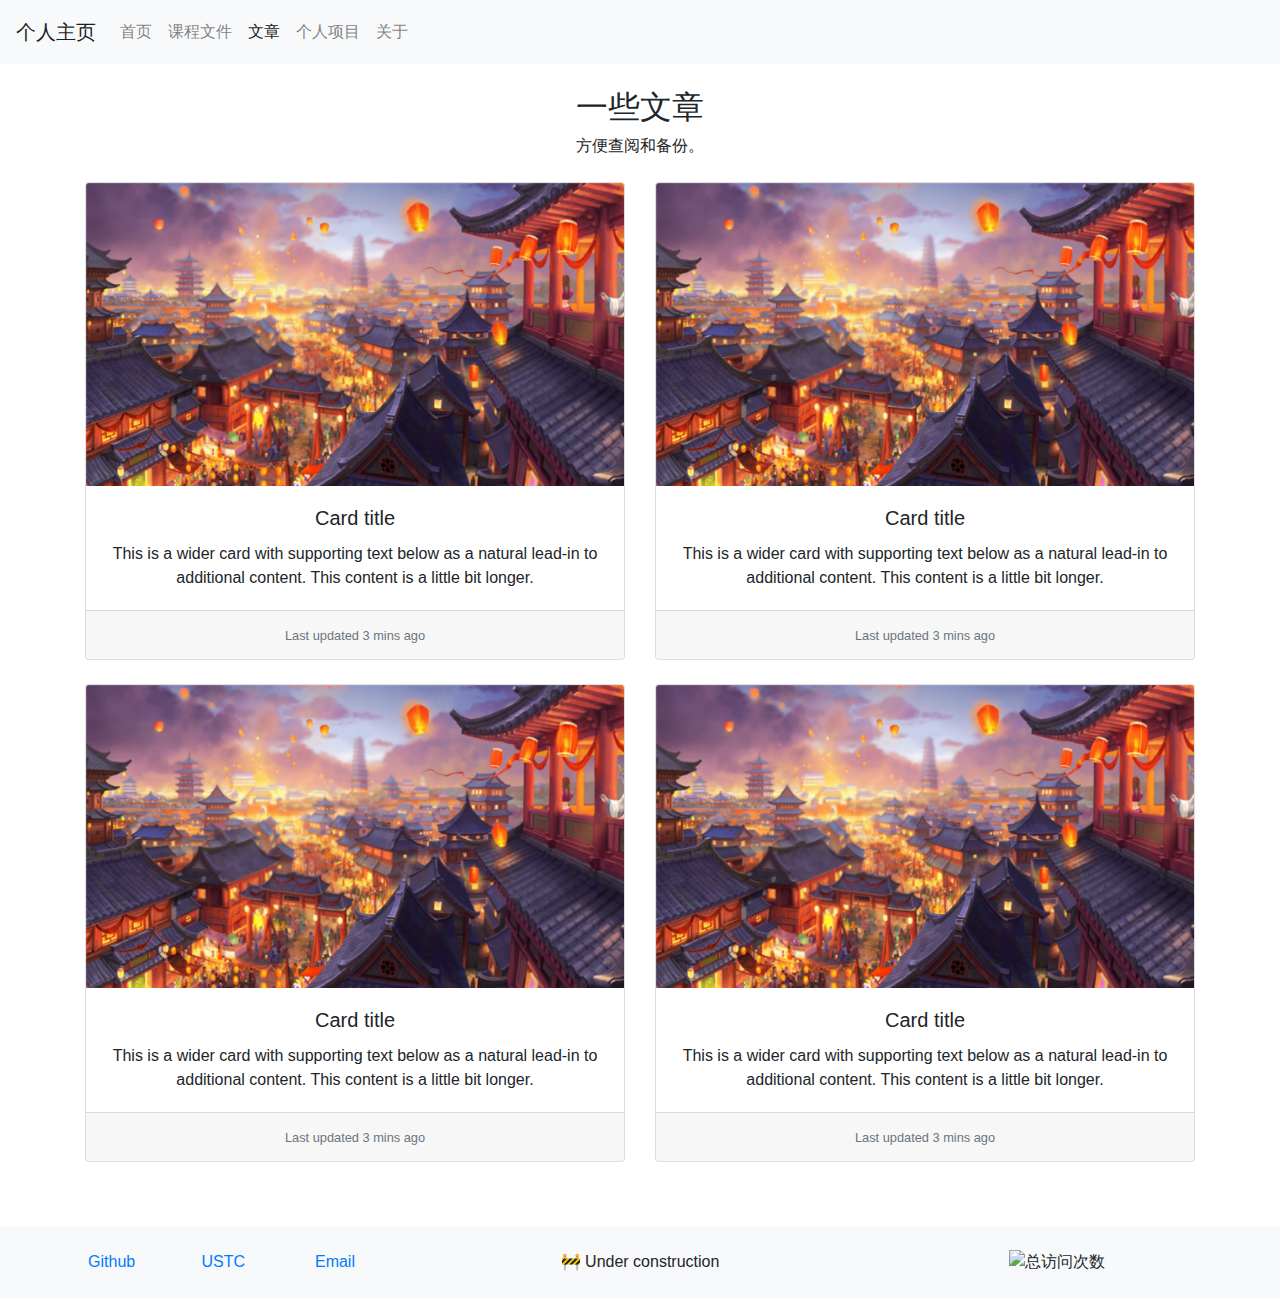
==== article.html @ 6e2aa421 "add sub pages" ====
<!DOCTYPE html>
<html lang="zh">

<head>
    <meta charset="UTF-8">
    <meta name="viewport" content="width=device-width, initial-scale=1, shrink-to-fit=no">
    <title>欢迎</title>
    <link rel="icon" href="./img/favicon.ico">
    <link rel="stylesheet" href="./css/bootstrap.min.css">
    <link rel="stylesheet" href="./css/index.css">
</head>

<body>
    <div id="header">
        <!-- header will be automatic injected. -->
    </div>
    <div class="container-fluid bg-white">
        <div class="container text-center py-4">
            <div class="mb-4">
                <h2>一些文章</h2>
                <p>方便查阅和备份。</p>
            </div>
            <div class="row row-cols-1 row-cols-md-2 mb-3">
                <div class="col mb-4">
                    <div class="card">
                        <img src="/img/b.png" class="card-img-top" alt="...">
                        <div class="card-body">
                            <h5 class="card-title">Card title</h5>
                            <p class="card-text">This is a wider card with supporting text below as a natural lead-in to
                                additional content. This content is a little bit longer.</p>
                        </div>
                        <div class="card-footer">
                            <small class="text-muted">Last updated 3 mins ago</small>
                        </div>
                    </div>
                </div>
                <div class="col mb-4">
                    <div class="card">
                        <img src="/img/b.png" class="card-img-top" alt="...">
                        <div class="card-body">
                            <h5 class="card-title">Card title</h5>
                            <p class="card-text">This is a wider card with supporting text below as a natural lead-in to
                                additional content. This content is a little bit longer.</p>
                        </div>
                        <div class="card-footer">
                            <small class="text-muted">Last updated 3 mins ago</small>
                        </div>
                    </div>
                </div>
                <div class="col mb-4">
                    <div class="card">
                        <img src="/img/b.png" class="card-img-top" alt="...">
                        <div class="card-body">
                            <h5 class="card-title">Card title</h5>
                            <p class="card-text">This is a wider card with supporting text below as a natural lead-in to
                                additional content. This content is a little bit longer.</p>
                        </div>
                        <div class="card-footer">
                            <small class="text-muted">Last updated 3 mins ago</small>
                        </div>
                    </div>
                </div>
                <div class="col mb-4">
                    <div class="card">
                        <img src="/img/b.png" class="card-img-top" alt="...">
                        <div class="card-body">
                            <h5 class="card-title">Card title</h5>
                            <p class="card-text">This is a wider card with supporting text below as a natural lead-in to
                                additional content. This content is a little bit longer.</p>
                        </div>
                        <div class="card-footer">
                            <small class="text-muted">Last updated 3 mins ago</small>
                        </div>
                    </div>
                </div>
            </div>
        </div>
    </div>
    <div id="footer">
        <!-- footer will be automatic injected. -->
    </div>
</body>

<script src="./js/jquery.min.js"></script>
<script src="./js/popper.min.js"></script>
<script src="./js/bootstrap.min.js"></script>
<script>
    $(function () {
        $(document).ready(function () {
            $("#header").load("/html/header.html", function () {
                $("li").eq(2).attr("class", "active");
            });
            $("#footer").load("/html/footer.html");
        });
    });
</script>

</html>
---- css/index.css ----
.bg-line {
    background: linear-gradient(165deg, #f7f5fb 50%, #fff 50%);
}
.bd-navbar {
    min-height: 4rem;
    position: sticky;
    top: 0;
    z-index: 1071;
}

.card {
    transition: 0.5s linear;
}

.card:hover {
    box-shadow: 0 .5rem 1rem rgba(0,0,0,.15);
}
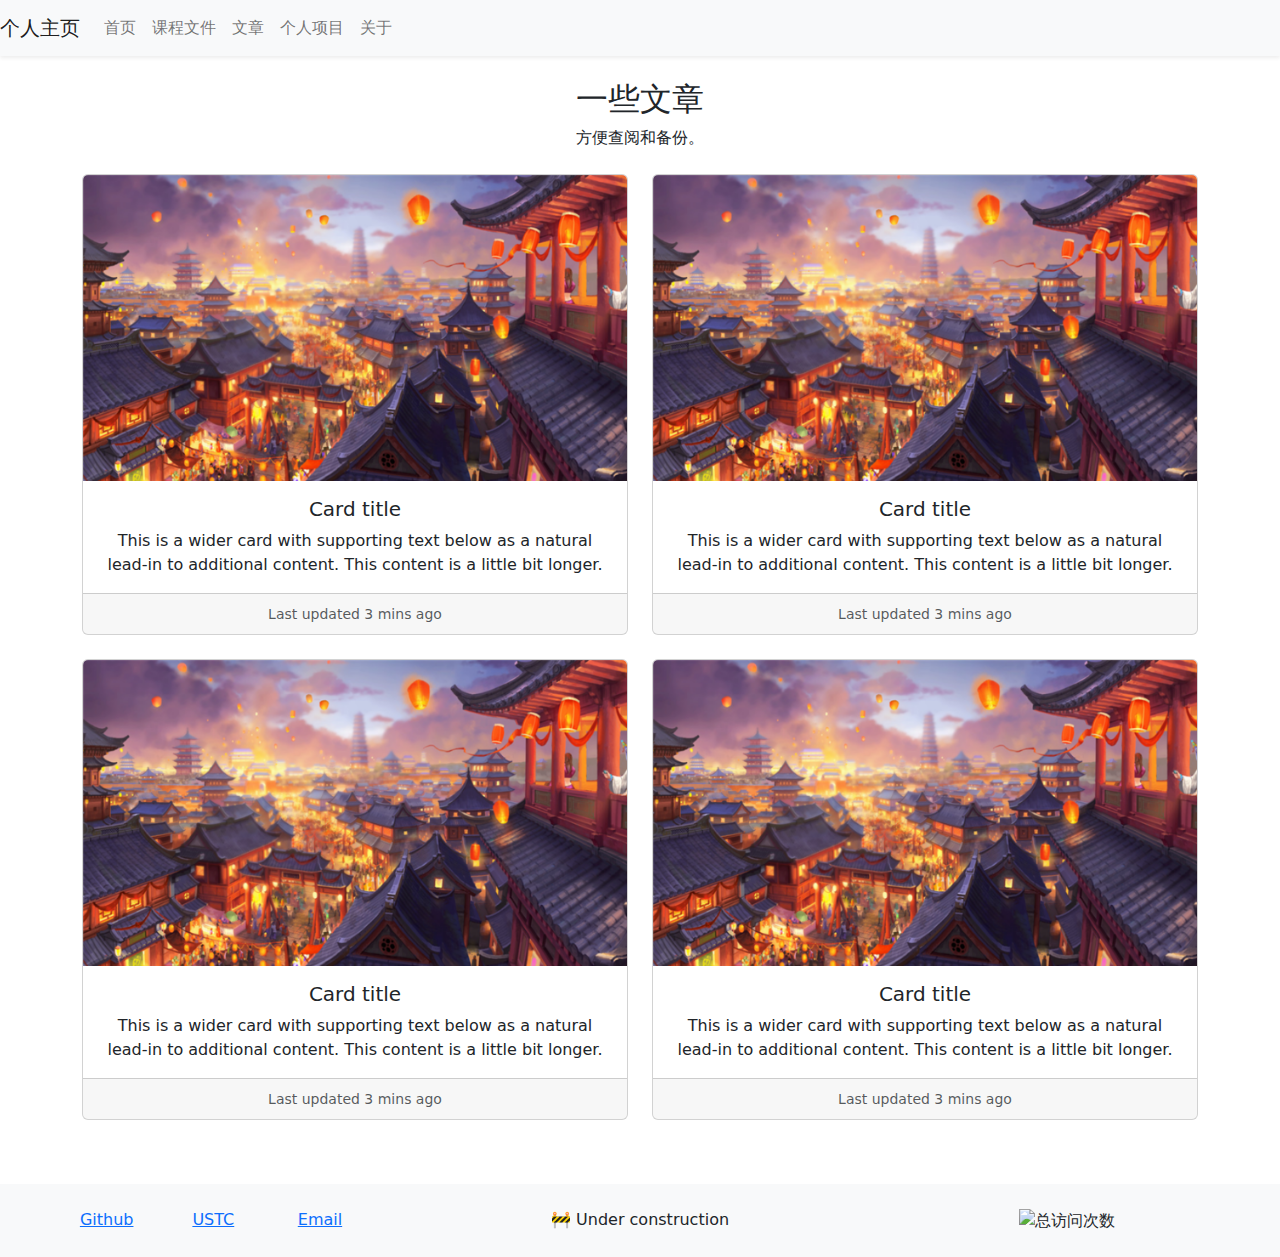
==== commit 5bc13809: "update bootstrap version and remove useless svg" ====
--- a/article.html
+++ b/article.html
@@ -1,4 +1,4 @@
-<!DOCTYPE html>
+<!doctype html>
 <html lang="zh">
 
 <head>
@@ -7,7 +7,7 @@
     <title>欢迎</title>
     <link rel="icon" href="./img/favicon.ico">
     <link rel="stylesheet" href="./css/bootstrap.min.css">
-    <link rel="stylesheet" href="./css/index.css">
+    <link rel="stylesheet" href="./css/common.css">
 </head>
 
 <body>
@@ -84,15 +84,10 @@
 <script src="./js/jquery.min.js"></script>
 <script src="./js/popper.min.js"></script>
 <script src="./js/bootstrap.min.js"></script>
+<script src="./js/common.js"></script>
+
 <script>
-    $(function () {
-        $(document).ready(function () {
-            $("#header").load("/html/header.html", function () {
-                $("li").eq(2).attr("class", "active");
-            });
-            $("#footer").load("/html/footer.html");
-        });
-    });
+    injectHeaderAndFooter(2);
 </script>
 
 </html>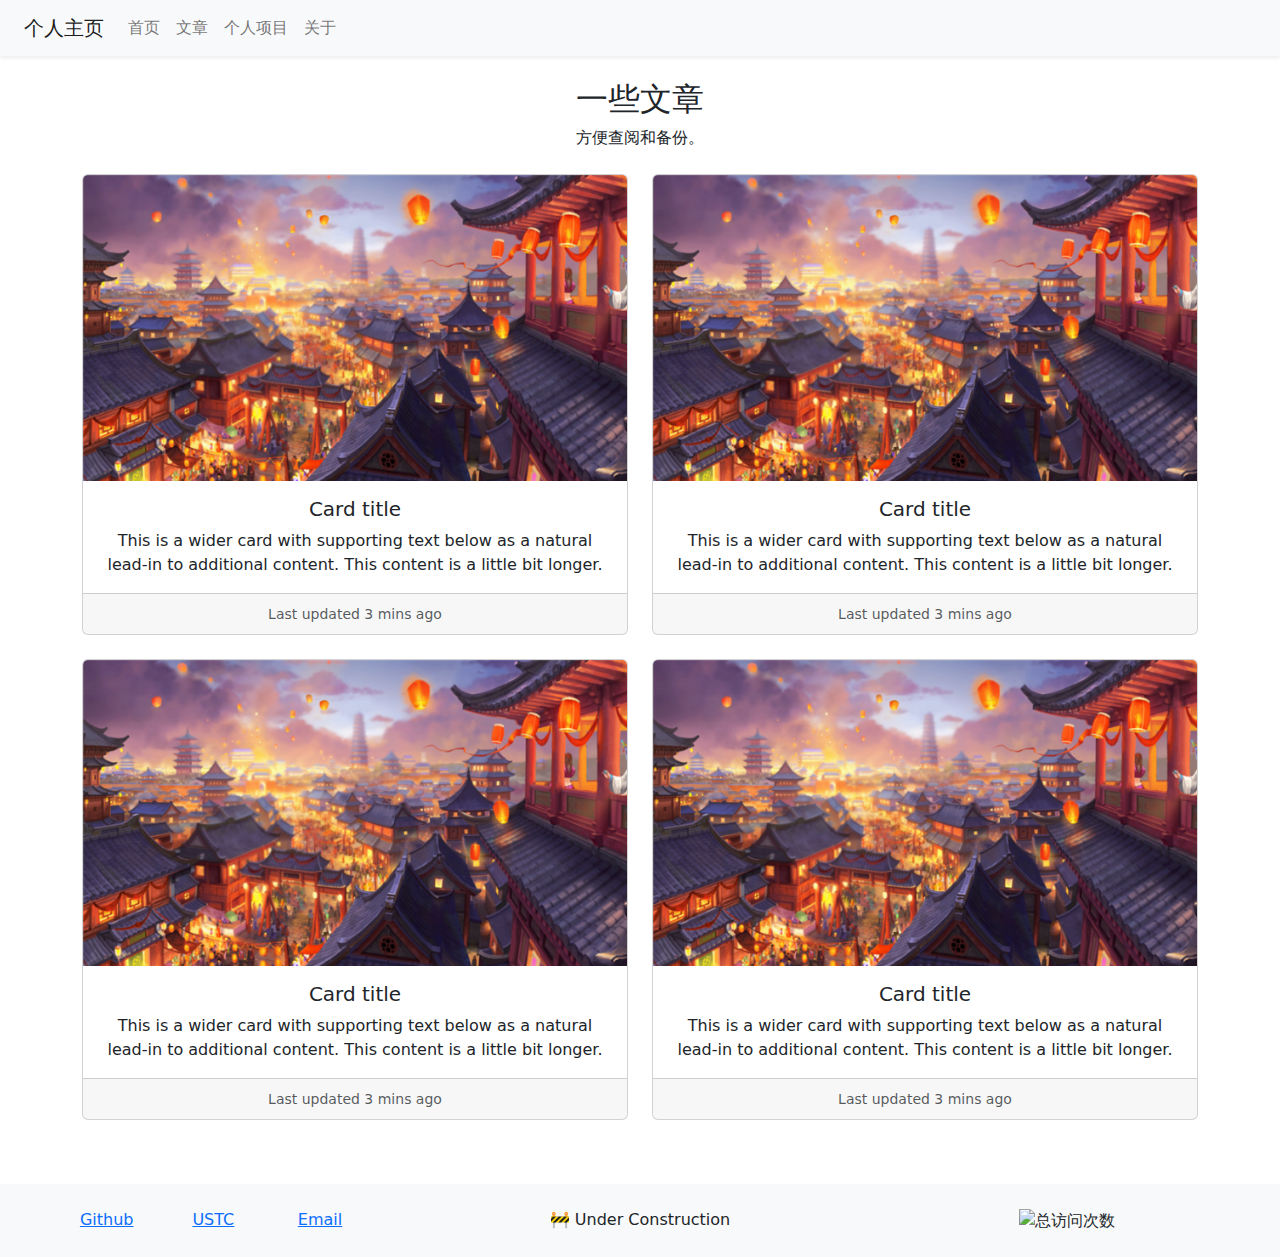
==== commit ca3437dd: "remove useless page, fix bootstrap compatiable" ====
--- a/article.html
+++ b/article.html
@@ -87,7 +87,7 @@
 <script src="./js/common.js"></script>
 
 <script>
-    injectHeaderAndFooter(2);
+    injectHeaderAndFooter();
 </script>
 
 </html>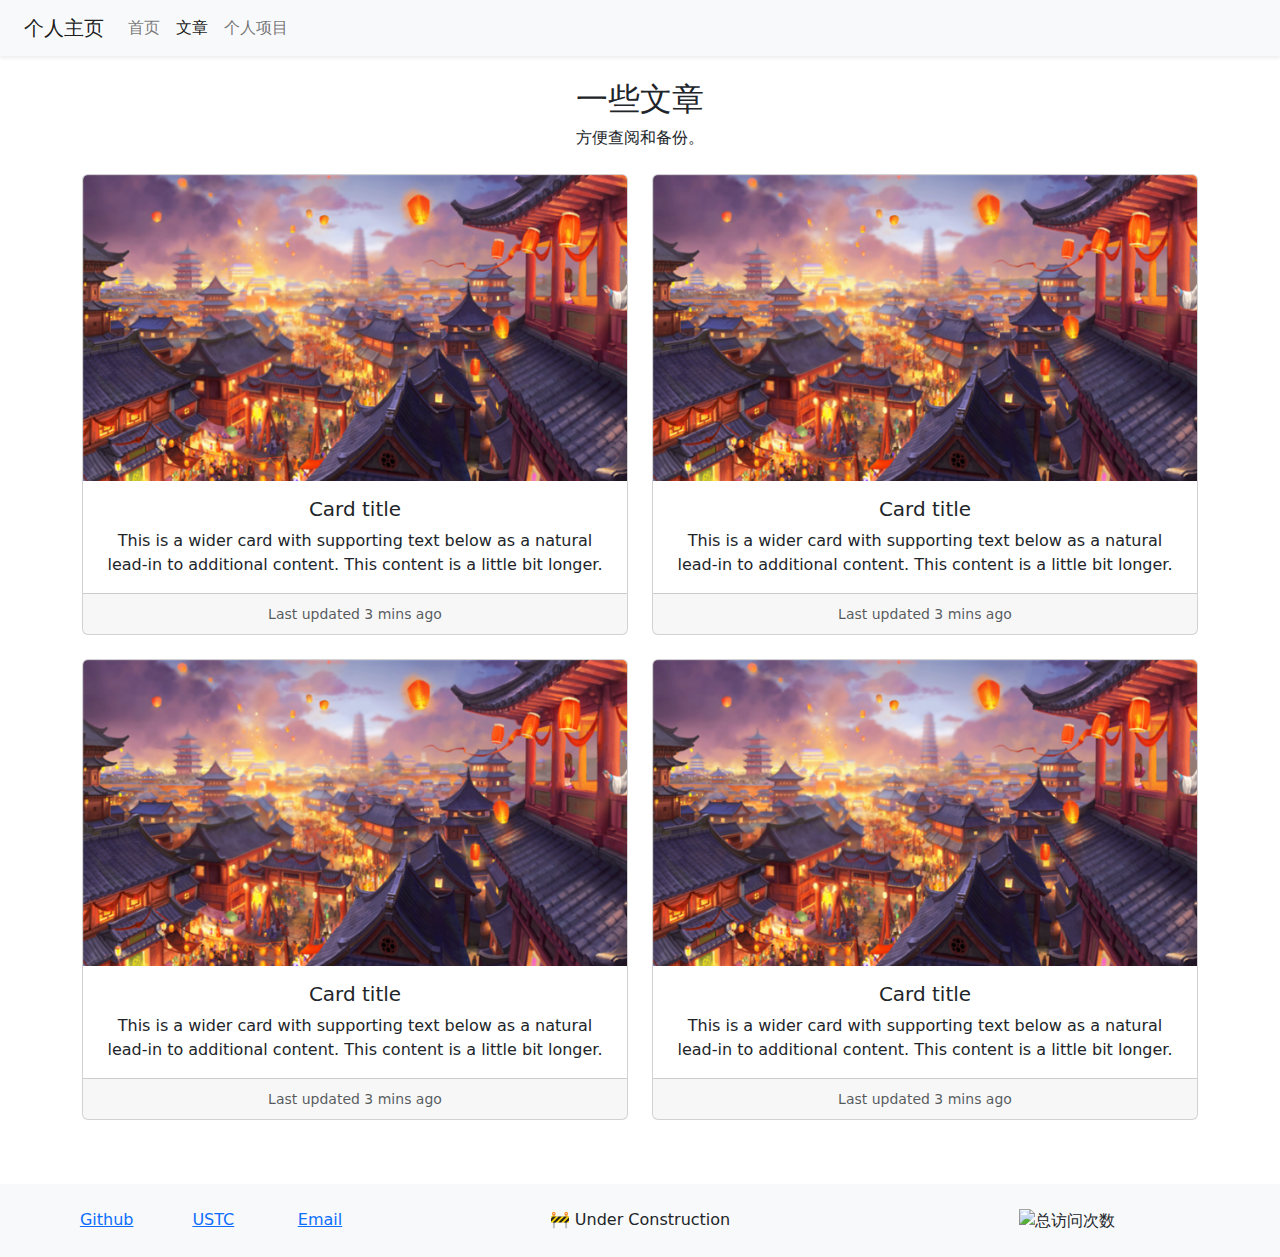
==== commit 525a394b: "highlight nav item to indicate the current page" ====
--- a/article.html
+++ b/article.html
@@ -87,7 +87,7 @@
 <script src="./js/common.js"></script>
 
 <script>
-    injectHeaderAndFooter();
+    injectHeaderAndFooter(1);
 </script>
 
 </html>